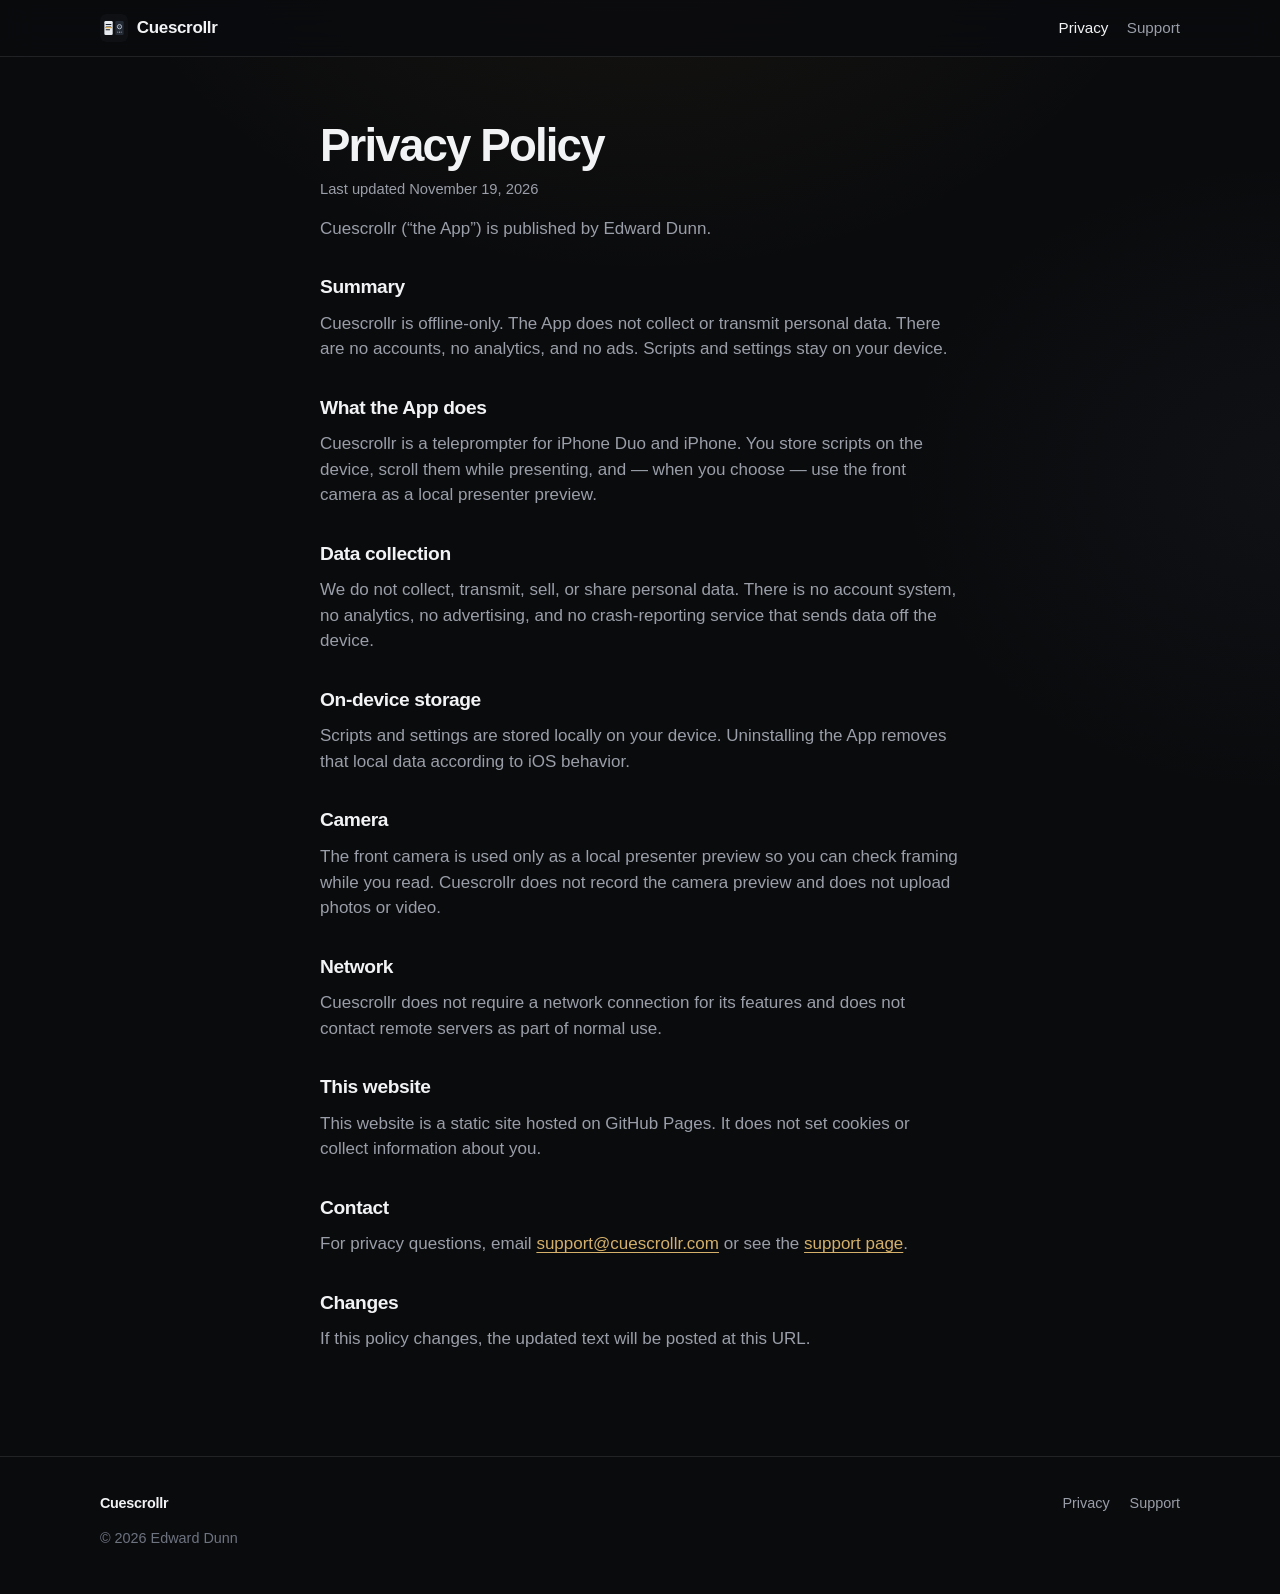
==== privacy.html @ 8143144c "Add outline marketing site for Cuescrollr. Landing, privacy, and support pages for cuescrollr.com. T" ====
<!DOCTYPE html>
<html lang="en">
<head>
  <meta charset="utf-8">
  <meta name="viewport" content="width=device-width, initial-scale=1">
  <title>Privacy Policy — Cuescrollr</title>
  <meta name="description" content="Cuescrollr is offline-only and does not collect or transmit personal data. No accounts, analytics, or ads.">
  <link rel="canonical" href="https://cuescrollr.com/privacy.html">
  <link rel="icon" href="favicon.svg" type="image/svg+xml">
  <link rel="icon" href="favicon-32.png" type="image/png" sizes="32x32">
  <link rel="apple-touch-icon" href="apple-touch-icon.png">
  <meta name="theme-color" content="#0a0b0d">
  <meta property="og:type" content="website">
  <meta property="og:site_name" content="Cuescrollr">
  <meta property="og:title" content="Cuescrollr Privacy Policy">
  <meta property="og:description" content="Cuescrollr is offline-only and does not collect or transmit personal data.">
  <meta property="og:url" content="https://cuescrollr.com/privacy.html">
  <meta name="twitter:card" content="summary">
  <meta name="twitter:title" content="Cuescrollr Privacy Policy">
  <meta name="twitter:description" content="Cuescrollr is offline-only and does not collect or transmit personal data.">
  <link rel="stylesheet" href="styles.css">
</head>
<body>
  <a class="skip" href="#main">Skip to content</a>
  <header class="site-header">
    <div class="wrap nav">
      <a class="brand" href="index.html">
        <img src="favicon.svg" width="28" height="28" alt="">
        Cuescrollr
      </a>
      <nav class="nav-links" aria-label="Primary">
        <a href="privacy.html" aria-current="page">Privacy</a>
        <a href="support.html">Support</a>
      </nav>
    </div>
  </header>

  <main id="main" class="page">
    <article class="wrap prose">
      <h1>Privacy Policy</h1>
      <p class="updated">Last updated November 19, 2026</p>
      <p>Cuescrollr (“the App”) is published by Edward Dunn.</p>

      <h2>Summary</h2>
      <p>Cuescrollr is offline-only. The App does not collect or transmit personal data. There are no accounts, no analytics, and no ads. Scripts and settings stay on your device.</p>

      <h2>What the App does</h2>
      <p>Cuescrollr is a teleprompter for iPhone Duo and iPhone. You store scripts on the device, scroll them while presenting, and — when you choose — use the front camera as a local presenter preview.</p>

      <h2>Data collection</h2>
      <p>We do not collect, transmit, sell, or share personal data. There is no account system, no analytics, no advertising, and no crash-reporting service that sends data off the device.</p>

      <h2>On-device storage</h2>
      <p>Scripts and settings are stored locally on your device. Uninstalling the App removes that local data according to iOS behavior.</p>

      <h2>Camera</h2>
      <p>The front camera is used only as a local presenter preview so you can check framing while you read. Cuescrollr does not record the camera preview and does not upload photos or video.</p>

      <h2>Network</h2>
      <p>Cuescrollr does not require a network connection for its features and does not contact remote servers as part of normal use.</p>

      <h2>This website</h2>
      <p>This website is a static site hosted on GitHub Pages. It does not set cookies or collect information about you.</p>

      <h2>Contact</h2>
      <p>For privacy questions, email <a href="mailto:support@cuescrollr.com">support@cuescrollr.com</a> or see the <a href="support.html">support page</a>.</p>

      <h2>Changes</h2>
      <p>If this policy changes, the updated text will be posted at this URL.</p>
    </article>
  </main>

  <footer class="site-footer">
    <div class="wrap">
      <div class="footer-row">
        <a class="footer-brand" href="index.html">Cuescrollr</a>
        <nav class="footer-links" aria-label="Footer">
          <a href="privacy.html">Privacy</a>
          <a href="support.html">Support</a>
        </nav>
      </div>
      <p class="footer-note">© 2026 Edward Dunn</p>
    </div>
  </footer>
</body>
</html>
---- styles.css ----
/* Cuescrollr — dark, typographic, calm. System fonts only. No trackers. */
:root {
  --bg: #0a0b0d;
  --bg-elevated: #12141a;
  --bg-soft: #161922;
  --text: #f2f3f5;
  --text-secondary: #9a9ea8;
  --text-dim: #6e7380;
  --link: #d4b06a;
  --accent: #d4a850;
  --accent-soft: rgba(212, 168, 80, 0.18);
  --rule: rgba(242, 243, 245, 0.1);
  --rule-strong: rgba(242, 243, 245, 0.16);
  --device: #1a1d24;
  --device-bezel: #050608;
  --script: #e8ecf0;
  --preview: #2a3140;
  --header-bg: color-mix(in srgb, var(--bg) 78%, transparent);
  --content: 1080px;
  --prose: 640px;
  --pad: clamp(1.25rem, 4vw, 2.5rem);
  --ease: cubic-bezier(0.22, 1, 0.36, 1);
}

*,
*::before,
*::after {
  box-sizing: border-box;
}

html {
  -webkit-text-size-adjust: 100%;
  scroll-behavior: smooth;
}

@media (prefers-reduced-motion: reduce) {
  html {
    scroll-behavior: auto;
  }

  *,
  *::before,
  *::after {
    animation-duration: 0.01ms !important;
    animation-iteration-count: 1 !important;
    transition-duration: 0.01ms !important;
  }
}

body {
  margin: 0;
  min-height: 100vh;
  font-family: -apple-system, BlinkMacSystemFont, "SF Pro Text", "SF Pro Display",
    "Segoe UI", "Helvetica Neue", Helvetica, Arial, sans-serif;
  font-size: 17px;
  line-height: 1.5;
  color: var(--text);
  background:
    radial-gradient(ellipse 80% 50% at 50% -10%, rgba(212, 168, 80, 0.07), transparent 55%),
    radial-gradient(ellipse 60% 40% at 100% 30%, rgba(90, 110, 140, 0.06), transparent 50%),
    var(--bg);
  text-rendering: optimizeLegibility;
  -webkit-font-smoothing: antialiased;
}

img {
  max-width: 100%;
  height: auto;
  display: block;
}

a {
  color: var(--link);
  text-decoration-thickness: 1px;
  text-underline-offset: 0.18em;
}

a:hover {
  color: var(--text);
}

a:focus-visible,
.btn-store:focus-visible {
  outline: 2px solid var(--accent);
  outline-offset: 3px;
}

.skip {
  position: absolute;
  left: 0.75rem;
  top: -3rem;
  z-index: 40;
  padding: 0.5rem 0.75rem;
  border-radius: 6px;
  background: var(--text);
  color: var(--bg);
  font-weight: 600;
  text-decoration: none;
}

.skip:focus {
  top: 0.75rem;
}

.wrap {
  width: min(var(--content), calc(100% - var(--pad) * 2));
  margin-inline: auto;
}

/* Header */
.site-header {
  position: sticky;
  top: 0;
  z-index: 30;
  backdrop-filter: saturate(160%) blur(18px);
  -webkit-backdrop-filter: saturate(160%) blur(18px);
  background: var(--header-bg);
  border-bottom: 1px solid var(--rule);
}

.nav {
  display: flex;
  align-items: center;
  justify-content: space-between;
  min-height: 56px;
  gap: 1rem;
}

.brand {
  display: flex;
  align-items: center;
  gap: 0.55rem;
  color: var(--text);
  font-weight: 600;
  letter-spacing: -0.02em;
  text-decoration: none;
}

.brand:hover {
  text-decoration: none;
  color: var(--text);
}

.brand img,
.brand svg {
  width: 28px;
  height: 28px;
  border-radius: 6px;
  flex-shrink: 0;
}

.nav-links {
  display: flex;
  flex-wrap: wrap;
  gap: 0.35rem 1.15rem;
  font-size: 0.95rem;
}

.nav-links a {
  color: var(--text-secondary);
  text-decoration: none;
}

.nav-links a:hover,
.nav-links a[aria-current="page"] {
  color: var(--text);
}

/* Hero */
.hero {
  position: relative;
  padding: clamp(3.5rem, 10vw, 6.5rem) 0 clamp(3rem, 8vw, 5rem);
  overflow: hidden;
}

.hero::before {
  content: "";
  position: absolute;
  inset: 0;
  background:
    linear-gradient(180deg, transparent 60%, var(--bg)),
    radial-gradient(ellipse 70% 55% at 70% 40%, rgba(212, 168, 80, 0.06), transparent 65%);
  pointer-events: none;
}

.hero-grid {
  position: relative;
  display: grid;
  gap: clamp(2.5rem, 6vw, 4rem);
  align-items: center;
}

@media (min-width: 900px) {
  .hero-grid {
    grid-template-columns: minmax(0, 1fr) minmax(0, 1.05fr);
    gap: 3.5rem;
  }
}

.hero-copy {
  max-width: 34rem;
}

.hero-kicker {
  margin: 0 0 1rem;
  color: var(--accent);
  font-size: 0.8rem;
  font-weight: 600;
  letter-spacing: 0.12em;
  text-transform: uppercase;
}

.hero h1 {
  margin: 0 0 0.85rem;
  font-size: clamp(2.75rem, 7vw, 4.25rem);
  font-weight: 650;
  letter-spacing: -0.045em;
  line-height: 1.02;
}

.lede {
  margin: 0 0 1rem;
  font-size: clamp(1.2rem, 2.4vw, 1.45rem);
  font-weight: 450;
  letter-spacing: -0.02em;
  line-height: 1.35;
  color: var(--text);
}

.hero-copy > p:not(.lede):not(.note) {
  margin: 0 0 1.75rem;
  color: var(--text-secondary);
  font-size: 1.05rem;
  max-width: 32em;
}

.cta-row {
  display: flex;
  flex-wrap: wrap;
  align-items: center;
  gap: 1rem 1.25rem;
  margin-bottom: 1rem;
}

.btn-store {
  display: inline-flex;
  flex-direction: column;
  justify-content: center;
  min-width: 10.5rem;
  padding: 0.65rem 1.15rem 0.7rem;
  border: 1px solid var(--rule-strong);
  border-radius: 10px;
  background: color-mix(in srgb, var(--bg-elevated) 80%, transparent);
  color: var(--text);
  text-decoration: none;
  cursor: default;
  opacity: 0.72;
}

.btn-kicker {
  font-size: 0.68rem;
  font-weight: 600;
  letter-spacing: 0.08em;
  text-transform: uppercase;
  color: var(--text-dim);
}

.btn-label {
  font-size: 1.05rem;
  font-weight: 600;
  letter-spacing: -0.02em;
}

.note {
  margin: 0;
  font-size: 0.9rem;
  color: var(--text-dim);
}

/* Dual-screen illustration */
.duo-stage {
  position: relative;
  display: flex;
  justify-content: center;
  align-items: center;
  min-height: 320px;
  padding: 1rem 0;
}

.duo-device {
  position: relative;
  width: min(100%, 440px);
  aspect-ratio: 16 / 10.5;
  padding: 3.2%;
  border-radius: 18px;
  background:
    linear-gradient(145deg, #2a2e38, #12151c 55%, #0c0e12);
  box-shadow:
    0 0 0 1px rgba(255, 255, 255, 0.06),
    0 28px 60px rgba(0, 0, 0, 0.55),
    inset 0 1px 0 rgba(255, 255, 255, 0.08);
}

.duo-hinge {
  position: absolute;
  top: 8%;
  bottom: 8%;
  left: 50%;
  width: 2.5%;
  transform: translateX(-50%);
  border-radius: 2px;
  background: linear-gradient(90deg, #090b0e, #1c2028, #090b0e);
  z-index: 2;
}

.duo-screens {
  display: grid;
  grid-template-columns: 1fr 1fr;
  gap: 2.8%;
  height: 100%;
}

.panel {
  position: relative;
  overflow: hidden;
  border-radius: 8px;
  background: var(--device-bezel);
}

.panel--script {
  background: #0c0d10;
  color: var(--script);
}

.script-scroll {
  position: absolute;
  inset: 12% 10% 12%;
  overflow: hidden;
}

.script-lines {
  display: flex;
  flex-direction: column;
  gap: 0.72em;
  font-size: clamp(0.55rem, 1.6vw, 0.78rem);
  font-weight: 500;
  letter-spacing: -0.01em;
  line-height: 1.35;
  color: rgba(232, 236, 240, 0.88);
  animation: cue-scroll 18s linear infinite;
}

.script-lines span {
  display: block;
}

.script-lines span:nth-child(odd) {
  opacity: 0.55;
}

.guide {
  position: absolute;
  left: 6%;
  right: 6%;
  top: 48%;
  height: 1.5px;
  background: var(--accent);
  box-shadow: 0 0 12px rgba(212, 168, 80, 0.45);
  z-index: 2;
  animation: guide-breathe 3.6s ease-in-out infinite;
}

@keyframes cue-scroll {
  from {
    transform: translateY(8%);
  }
  to {
    transform: translateY(-55%);
  }
}

@keyframes guide-breathe {
  0%,
  100% {
    opacity: 0.75;
  }
  50% {
    opacity: 1;
  }
}

.panel--preview {
  display: flex;
  flex-direction: column;
  background: linear-gradient(180deg, #1a2230 0%, #121820 100%);
}

.preview-frame {
  flex: 1;
  display: flex;
  align-items: center;
  justify-content: center;
  margin: 10% 10% 4%;
  border-radius: 6px;
  background:
    radial-gradient(circle at 50% 42%, rgba(120, 140, 170, 0.22), transparent 55%),
    #0e131a;
  border: 1px solid rgba(255, 255, 255, 0.05);
}

.preview-silhouette {
  width: 34%;
  aspect-ratio: 1;
  border-radius: 50%;
  border: 1.5px solid rgba(180, 190, 205, 0.35);
  background: radial-gradient(circle at 40% 35%, rgba(140, 160, 190, 0.25), transparent 60%);
  position: relative;
}

.preview-silhouette::after {
  content: "";
  position: absolute;
  left: 22%;
  right: 22%;
  bottom: -28%;
  height: 42%;
  border-radius: 40% 40% 20% 20%;
  border: 1.5px solid rgba(180, 190, 205, 0.22);
  border-top: none;
}

.preview-controls {
  display: flex;
  justify-content: center;
  align-items: center;
  gap: 8%;
  padding: 0 10% 10%;
  height: 22%;
}

.ctrl {
  width: 11%;
  aspect-ratio: 1;
  border-radius: 50%;
  background: rgba(255, 255, 255, 0.12);
  border: 1px solid rgba(255, 255, 255, 0.08);
}

.ctrl--accent {
  background: color-mix(in srgb, var(--accent) 55%, transparent);
  border-color: color-mix(in srgb, var(--accent) 40%, transparent);
  box-shadow: 0 0 10px rgba(212, 168, 80, 0.25);
  animation: pulse-play 2.8s ease-in-out infinite;
}

@keyframes pulse-play {
  0%,
  100% {
    box-shadow: 0 0 8px rgba(212, 168, 80, 0.2);
  }
  50% {
    box-shadow: 0 0 16px rgba(212, 168, 80, 0.4);
  }
}

.duo-caption {
  margin: 1.25rem 0 0;
  text-align: center;
  font-size: 0.85rem;
  color: var(--text-dim);
}

/* Sections */
.section {
  padding: clamp(3.5rem, 8vw, 5.5rem) 0;
}

.section-head {
  max-width: 36rem;
  margin-bottom: clamp(2rem, 4vw, 2.75rem);
}

.section-head h2 {
  margin: 0 0 0.6rem;
  font-size: clamp(1.75rem, 3.5vw, 2.35rem);
  font-weight: 650;
  letter-spacing: -0.035em;
  line-height: 1.15;
}

.section-head p {
  margin: 0;
  color: var(--text-secondary);
  font-size: 1.05rem;
}

.modes {
  display: grid;
  gap: 0;
  border-top: 1px solid var(--rule);
}

.mode {
  display: grid;
  gap: 0.75rem 2rem;
  padding: 1.75rem 0;
  border-bottom: 1px solid var(--rule);
}

@media (min-width: 720px) {
  .mode {
    grid-template-columns: 11rem 1fr;
    align-items: baseline;
  }
}

.mode h3 {
  margin: 0;
  font-size: 1.05rem;
  font-weight: 600;
  letter-spacing: -0.02em;
  color: var(--accent);
}

.mode p {
  margin: 0;
  color: var(--text-secondary);
  max-width: 40em;
}

.features {
  list-style: none;
  margin: 0;
  padding: 0;
  display: grid;
  gap: 0;
  border-top: 1px solid var(--rule);
}

@media (min-width: 720px) {
  .features {
    grid-template-columns: 1fr 1fr;
  }

  .features li:nth-child(odd) {
    border-right: 1px solid var(--rule);
  }
}

.features li {
  padding: 1.35rem 1.25rem 1.35rem 0;
  border-bottom: 1px solid var(--rule);
}

@media (min-width: 720px) {
  .features li:nth-child(even) {
    padding-left: 1.5rem;
  }
}

.features strong {
  display: block;
  margin-bottom: 0.3rem;
  font-weight: 600;
  letter-spacing: -0.015em;
  color: var(--text);
}

.features span {
  color: var(--text-secondary);
  font-size: 0.98rem;
}

.band {
  padding: clamp(3rem, 7vw, 4.5rem) 0;
  border-block: 1px solid var(--rule);
  background:
    radial-gradient(ellipse 50% 80% at 0% 50%, var(--accent-soft), transparent 60%),
    var(--bg-elevated);
}

.band-inner {
  max-width: 36rem;
}

.band h2 {
  margin: 0 0 0.75rem;
  font-size: clamp(1.6rem, 3vw, 2rem);
  font-weight: 650;
  letter-spacing: -0.03em;
}

.band p {
  margin: 0;
  color: var(--text-secondary);
  font-size: 1.05rem;
}

.band a {
  color: var(--link);
}

.cta {
  padding: clamp(3.5rem, 8vw, 5.5rem) 0;
  text-align: center;
}

.cta-inner {
  max-width: 30rem;
  margin-inline: auto;
}

.cta h2 {
  margin: 0 0 0.75rem;
  font-size: clamp(1.75rem, 3.5vw, 2.35rem);
  font-weight: 650;
  letter-spacing: -0.035em;
}

.cta p {
  margin: 0 0 1.5rem;
  color: var(--text-secondary);
}

.cta .btn-store {
  margin-inline: auto;
}

/* Interior pages */
.page {
  padding: clamp(2.5rem, 6vw, 4rem) 0 clamp(4rem, 8vw, 5.5rem);
}

.prose {
  width: min(var(--prose), 100%);
}

.prose h1 {
  margin: 0 0 0.4rem;
  font-size: clamp(2.1rem, 5vw, 2.85rem);
  font-weight: 650;
  letter-spacing: -0.04em;
  line-height: 1.1;
}

.updated {
  margin: 0 0 2rem;
  color: var(--text-dim);
  font-size: 0.92rem;
}

.prose h2 {
  margin: 2rem 0 0.55rem;
  font-size: 1.2rem;
  font-weight: 650;
  letter-spacing: -0.02em;
}

.prose p,
.prose li {
  color: var(--text-secondary);
}

.prose p {
  margin: 0 0 1rem;
}

.prose ul {
  margin: 0 0 1rem;
  padding-left: 1.15rem;
}

.prose li + li {
  margin-top: 0.4rem;
}

.faq {
  margin: 0.5rem 0 1.5rem;
}

.faq details {
  border-top: 1px solid var(--rule);
  padding: 1rem 0;
}

.faq details:last-child {
  border-bottom: 1px solid var(--rule);
}

.faq summary {
  cursor: pointer;
  font-weight: 600;
  letter-spacing: -0.015em;
  list-style: none;
  color: var(--text);
}

.faq summary::-webkit-details-marker {
  display: none;
}

.faq summary::after {
  content: "";
  float: right;
  width: 0.5rem;
  height: 0.5rem;
  margin-top: 0.4rem;
  border-right: 1.5px solid var(--text-dim);
  border-bottom: 1.5px solid var(--text-dim);
  transform: rotate(45deg);
}

.faq details[open] summary::after {
  transform: rotate(225deg);
  margin-top: 0.55rem;
}

.faq details p {
  margin: 0.75rem 0 0.15rem;
}

/* Footer */
.site-footer {
  border-top: 1px solid var(--rule);
  padding: 2.25rem 0 2.75rem;
  font-size: 0.9rem;
  color: var(--text-dim);
}

.footer-row {
  display: flex;
  flex-wrap: wrap;
  align-items: center;
  justify-content: space-between;
  gap: 0.75rem 1.5rem;
  margin-bottom: 0.85rem;
}

.footer-brand {
  color: var(--text);
  font-weight: 600;
  letter-spacing: -0.02em;
  text-decoration: none;
}

.footer-brand:hover {
  color: var(--text);
  text-decoration: none;
}

.footer-links {
  display: flex;
  flex-wrap: wrap;
  gap: 0.85rem 1.25rem;
}

.footer-links a {
  color: var(--text-secondary);
  text-decoration: none;
}

.footer-links a:hover {
  color: var(--text);
}

.footer-note {
  margin: 0;
}
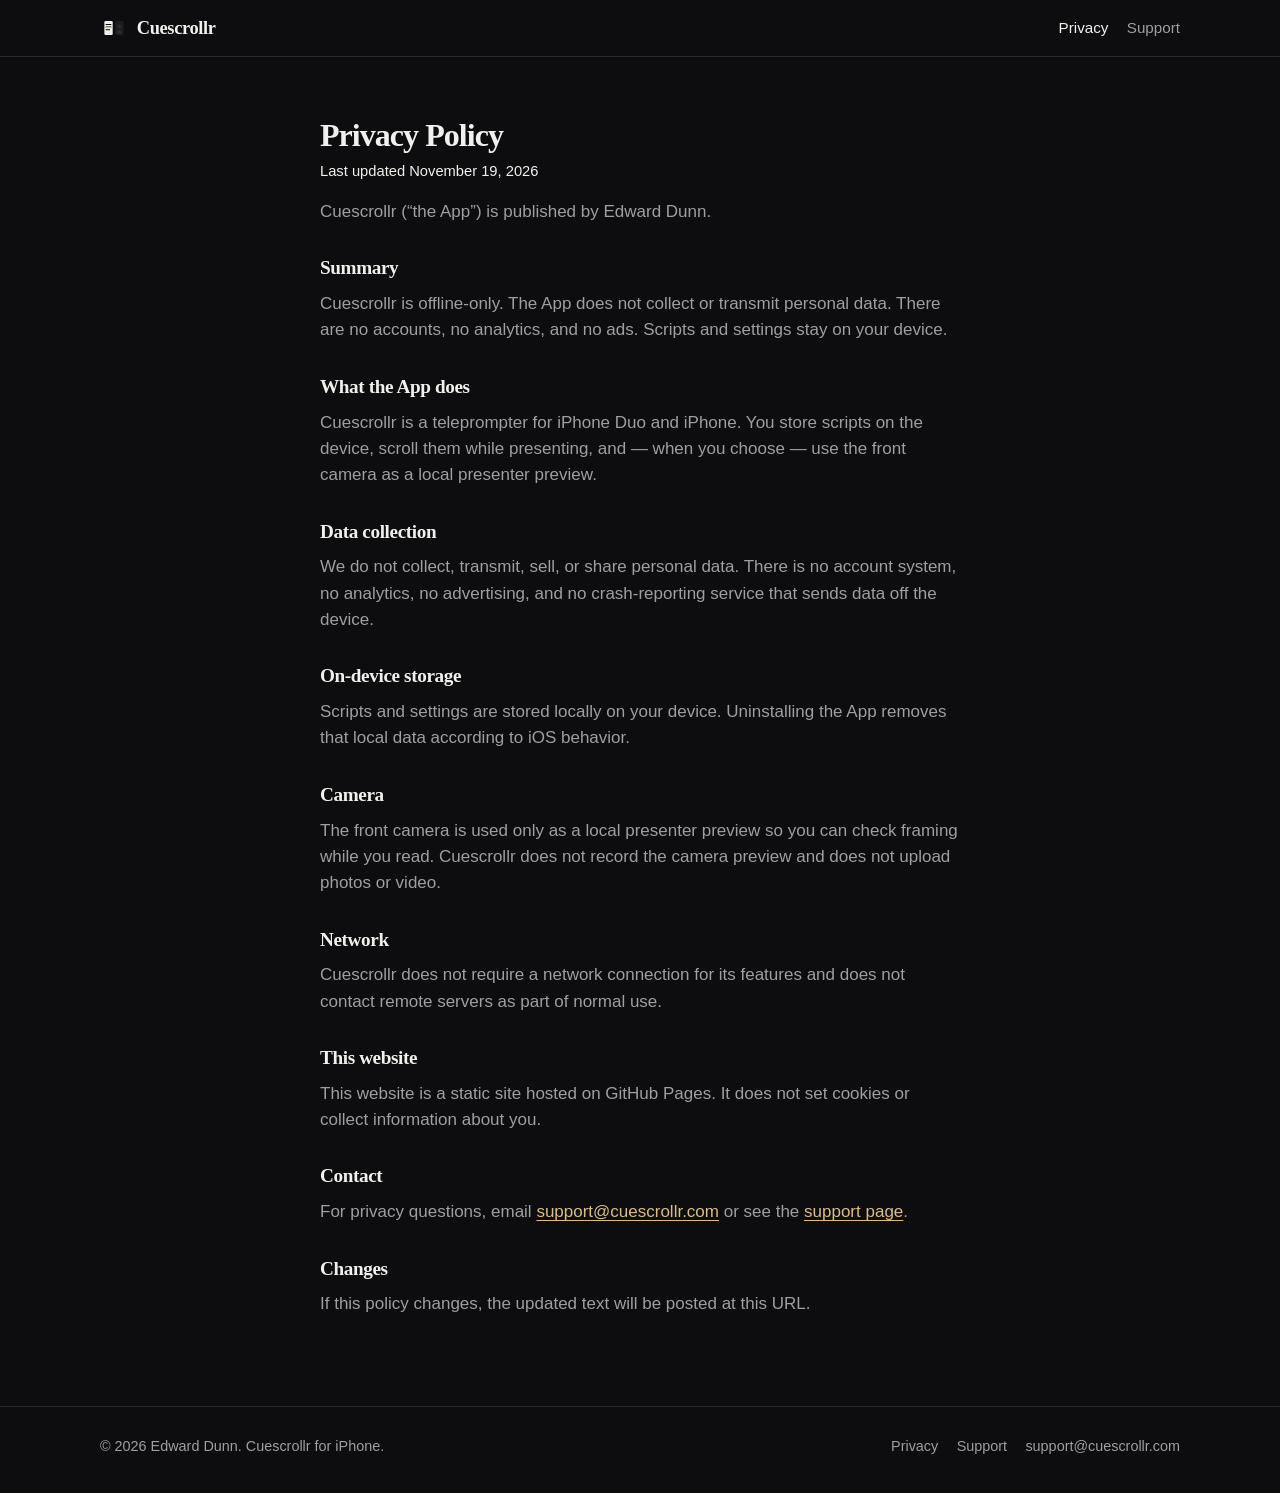
==== commit da942d35: "Redesign the marketing site for the actual Cuescrollr app. Replace the generic dark landing page wit" ====
--- a/privacy.html
+++ b/privacy.html
@@ -5,16 +5,16 @@
   <meta name="viewport" content="width=device-width, initial-scale=1">
   <title>Privacy Policy — Cuescrollr</title>
   <meta name="description" content="Cuescrollr is offline-only and does not collect or transmit personal data. No accounts, analytics, or ads.">
-  <link rel="canonical" href="https://cuescrollr.com/privacy.html">
+  <link rel="canonical" href="https://erdtheturd.github.io/cuescrollr/privacy.html">
   <link rel="icon" href="favicon.svg" type="image/svg+xml">
   <link rel="icon" href="favicon-32.png" type="image/png" sizes="32x32">
   <link rel="apple-touch-icon" href="apple-touch-icon.png">
-  <meta name="theme-color" content="#0a0b0d">
+  <meta name="theme-color" content="#0D0D0F">
   <meta property="og:type" content="website">
   <meta property="og:site_name" content="Cuescrollr">
   <meta property="og:title" content="Cuescrollr Privacy Policy">
   <meta property="og:description" content="Cuescrollr is offline-only and does not collect or transmit personal data.">
-  <meta property="og:url" content="https://cuescrollr.com/privacy.html">
+  <meta property="og:url" content="https://erdtheturd.github.io/cuescrollr/privacy.html">
   <meta name="twitter:card" content="summary">
   <meta name="twitter:title" content="Cuescrollr Privacy Policy">
   <meta name="twitter:description" content="Cuescrollr is offline-only and does not collect or transmit personal data.">
@@ -24,7 +24,7 @@
   <a class="skip" href="#main">Skip to content</a>
   <header class="site-header">
     <div class="wrap nav">
-      <a class="brand" href="index.html">
+      <a class="brand" href="./">
         <img src="favicon.svg" width="28" height="28" alt="">
         Cuescrollr
       </a>
@@ -71,15 +71,13 @@
   </main>
 
   <footer class="site-footer">
-    <div class="wrap">
-      <div class="footer-row">
-        <a class="footer-brand" href="index.html">Cuescrollr</a>
-        <nav class="footer-links" aria-label="Footer">
-          <a href="privacy.html">Privacy</a>
-          <a href="support.html">Support</a>
-        </nav>
+    <div class="wrap footer-inner">
+      <p>&copy; 2026 Edward Dunn. Cuescrollr for iPhone.</p>
+      <div class="footer-links">
+        <a href="privacy.html">Privacy</a>
+        <a href="support.html">Support</a>
+        <a href="mailto:support@cuescrollr.com">support@cuescrollr.com</a>
       </div>
-      <p class="footer-note">© 2026 Edward Dunn</p>
     </div>
   </footer>
 </body>
--- a/styles.css
+++ b/styles.css
@@ -1,25 +1,23 @@
-/* Cuescrollr — dark, typographic, calm. System fonts only. No trackers. */
+/* Cuescrollr marketing site — studio teleprompter, flat, typographic. System fonts only. */
+
 :root {
-  --bg: #0a0b0d;
-  --bg-elevated: #12141a;
-  --bg-soft: #161922;
-  --text: #f2f3f5;
-  --text-secondary: #9a9ea8;
-  --text-dim: #6e7380;
-  --link: #d4b06a;
-  --accent: #d4a850;
-  --accent-soft: rgba(212, 168, 80, 0.18);
-  --rule: rgba(242, 243, 245, 0.1);
-  --rule-strong: rgba(242, 243, 245, 0.16);
-  --device: #1a1d24;
-  --device-bezel: #050608;
-  --script: #e8ecf0;
-  --preview: #2a3140;
-  --header-bg: color-mix(in srgb, var(--bg) 78%, transparent);
-  --content: 1080px;
-  --prose: 640px;
+  --bg: #0d0d0f;
+  --elevated: #1c1c1f;
+  --text: #f0f0ed;
+  --muted: #9e9ea3;
+  --guide: #ebba61;
+  --guide-soft: rgba(235, 186, 97, 0.85);
+  --accent: #dbbd85;
+  --accent-ink: #14120c;
+  --rule: rgba(240, 240, 237, 0.12);
+  --bezel: #050506;
+  --preview-room: #1a1a1e;
+  --preview-figure: #2a2a30;
+  --display: "New York", Palatino, "Palatino Linotype", "Times New Roman", serif;
+  --ui: -apple-system, BlinkMacSystemFont, "SF Pro Text", "Segoe UI", Helvetica, Arial, sans-serif;
+  --max: 1080px;
   --pad: clamp(1.25rem, 4vw, 2.5rem);
-  --ease: cubic-bezier(0.22, 1, 0.36, 1);
+  --theme-color: #0d0d0f;
 }
 
 *,
@@ -41,38 +39,31 @@
   *,
   *::before,
   *::after {
-    animation-duration: 0.01ms !important;
-    animation-iteration-count: 1 !important;
-    transition-duration: 0.01ms !important;
+    animation: none !important;
+    transition: none !important;
   }
 }
 
 body {
   margin: 0;
   min-height: 100vh;
-  font-family: -apple-system, BlinkMacSystemFont, "SF Pro Text", "SF Pro Display",
-    "Segoe UI", "Helvetica Neue", Helvetica, Arial, sans-serif;
-  font-size: 17px;
-  line-height: 1.5;
   color: var(--text);
-  background:
-    radial-gradient(ellipse 80% 50% at 50% -10%, rgba(212, 168, 80, 0.07), transparent 55%),
-    radial-gradient(ellipse 60% 40% at 100% 30%, rgba(90, 110, 140, 0.06), transparent 50%),
-    var(--bg);
+  background: var(--bg);
+  font: 17px/1.55 var(--ui);
+  -webkit-font-smoothing: antialiased;
   text-rendering: optimizeLegibility;
-  -webkit-font-smoothing: antialiased;
-}
-
-img {
+}
+
+img,
+svg {
   max-width: 100%;
   height: auto;
-  display: block;
+  vertical-align: middle;
 }
 
 a {
-  color: var(--link);
-  text-decoration-thickness: 1px;
-  text-underline-offset: 0.18em;
+  color: var(--accent);
+  text-underline-offset: 0.16em;
 }
 
 a:hover {
@@ -80,84 +71,95 @@
 }
 
 a:focus-visible,
-.btn-store:focus-visible {
+.brand:focus-visible,
+.nav-links a:focus-visible {
   outline: 2px solid var(--accent);
   outline-offset: 3px;
+  border-radius: 3px;
 }
 
 .skip {
   position: absolute;
-  left: 0.75rem;
-  top: -3rem;
-  z-index: 40;
-  padding: 0.5rem 0.75rem;
-  border-radius: 6px;
+  left: -9999px;
+  top: 0;
+}
+
+.skip:focus {
+  left: var(--pad);
+  top: 0.75rem;
+  z-index: 100;
   background: var(--text);
   color: var(--bg);
-  font-weight: 600;
+  padding: 0.5rem 0.75rem;
   text-decoration: none;
-}
-
-.skip:focus {
-  top: 0.75rem;
+  font-weight: 600;
+}
+
+.visually-hidden {
+  position: absolute;
+  width: 1px;
+  height: 1px;
+  padding: 0;
+  margin: -1px;
+  overflow: hidden;
+  clip: rect(0, 0, 0, 0);
+  white-space: nowrap;
+  border: 0;
 }
 
 .wrap {
-  width: min(var(--content), calc(100% - var(--pad) * 2));
+  width: min(100% - 2 * var(--pad), var(--max));
   margin-inline: auto;
 }
 
 /* Header */
+
 .site-header {
-  position: sticky;
-  top: 0;
-  z-index: 30;
-  backdrop-filter: saturate(160%) blur(18px);
-  -webkit-backdrop-filter: saturate(160%) blur(18px);
-  background: var(--header-bg);
   border-bottom: 1px solid var(--rule);
+  background: var(--bg);
 }
 
 .nav {
   display: flex;
   align-items: center;
   justify-content: space-between;
-  min-height: 56px;
   gap: 1rem;
+  min-height: 3.5rem;
+  padding-block: 0.35rem;
 }
 
 .brand {
-  display: flex;
+  display: inline-flex;
   align-items: center;
   gap: 0.55rem;
   color: var(--text);
-  font-weight: 600;
+  text-decoration: none;
+  font-family: var(--display);
+  font-weight: 600;
+  font-size: 1.15rem;
   letter-spacing: -0.02em;
-  text-decoration: none;
 }
 
 .brand:hover {
-  text-decoration: none;
   color: var(--text);
 }
 
-.brand img,
-.brand svg {
-  width: 28px;
-  height: 28px;
-  border-radius: 6px;
-  flex-shrink: 0;
+.brand img {
+  width: 1.75rem;
+  height: 1.75rem;
+  border-radius: 0.4rem;
+  flex: none;
 }
 
 .nav-links {
   display: flex;
   flex-wrap: wrap;
-  gap: 0.35rem 1.15rem;
+  gap: 0.85rem 1.15rem;
   font-size: 0.95rem;
 }
 
 .nav-links a {
-  color: var(--text-secondary);
+  color: var(--muted);
   text-decoration: none;
 }
 
@@ -167,94 +169,90 @@
 }
 
 /* Hero */
+
 .hero {
-  position: relative;
-  padding: clamp(3.5rem, 10vw, 6.5rem) 0 clamp(3rem, 8vw, 5rem);
-  overflow: hidden;
-}
-
-.hero::before {
+  padding: clamp(2.75rem, 8vw, 5rem) 0 clamp(3rem, 7vw, 4.5rem);
+}
+
+.hero-grid {
+  display: grid;
+  gap: clamp(2.25rem, 5vw, 3.5rem);
+  align-items: center;
+}
+
+@media (min-width: 920px) {
+  .hero-grid {
+    grid-template-columns: minmax(0, 0.95fr) minmax(0, 1.15fr);
+  }
+}
+
+.kicker {
+  margin: 0 0 0.9rem;
+  color: var(--accent);
+  font-size: 0.78rem;
+  font-weight: 600;
+  letter-spacing: 0.1em;
+  text-transform: uppercase;
+}
+
+.hero h1 {
+  margin: 0 0 1.1rem;
+  font-family: var(--display);
+  font-size: clamp(2.15rem, 5.6vw, 3.4rem);
+  font-weight: 600;
+  letter-spacing: -0.03em;
+  line-height: 1.08;
+  max-width: 22ch;
+}
+
+.cue-rule {
+  display: flex;
+  align-items: center;
+  width: min(16rem, 100%);
+  margin: 0 0 1.35rem;
+  height: 8px;
+}
+
+.cue-rule::before,
+.cue-rule::after {
   content: "";
-  position: absolute;
-  inset: 0;
-  background:
-    linear-gradient(180deg, transparent 60%, var(--bg)),
-    radial-gradient(ellipse 70% 55% at 70% 40%, rgba(212, 168, 80, 0.06), transparent 65%);
-  pointer-events: none;
-}
-
-.hero-grid {
-  position: relative;
-  display: grid;
-  gap: clamp(2.5rem, 6vw, 4rem);
-  align-items: center;
-}
-
-@media (min-width: 900px) {
-  .hero-grid {
-    grid-template-columns: minmax(0, 1fr) minmax(0, 1.05fr);
-    gap: 3.5rem;
-  }
-}
-
-.hero-copy {
-  max-width: 34rem;
-}
-
-.hero-kicker {
-  margin: 0 0 1rem;
-  color: var(--accent);
-  font-size: 0.8rem;
-  font-weight: 600;
-  letter-spacing: 0.12em;
-  text-transform: uppercase;
-}
-
-.hero h1 {
+  width: 8px;
+  height: 8px;
+  border-radius: 50%;
+  background: var(--guide-soft);
+  flex: none;
+}
+
+.cue-line {
+  flex: 1;
+  height: 2px;
+  margin: 0 2px;
+  background: var(--guide-soft);
+}
+
+.lede {
+  margin: 0 0 1.4rem;
+  color: var(--muted);
+  font-size: 1.05rem;
+  max-width: 40ch;
+}
+
+.store {
   margin: 0 0 0.85rem;
-  font-size: clamp(2.75rem, 7vw, 4.25rem);
-  font-weight: 650;
-  letter-spacing: -0.045em;
-  line-height: 1.02;
-}
-
-.lede {
-  margin: 0 0 1rem;
-  font-size: clamp(1.2rem, 2.4vw, 1.45rem);
-  font-weight: 450;
-  letter-spacing: -0.02em;
-  line-height: 1.35;
-  color: var(--text);
-}
-
-.hero-copy > p:not(.lede):not(.note) {
-  margin: 0 0 1.75rem;
-  color: var(--text-secondary);
-  font-size: 1.05rem;
-  max-width: 32em;
-}
-
-.cta-row {
-  display: flex;
-  flex-wrap: wrap;
-  align-items: center;
-  gap: 1rem 1.25rem;
-  margin-bottom: 1rem;
-}
-
-.btn-store {
+}
+
+.btn-soon {
   display: inline-flex;
   flex-direction: column;
-  justify-content: center;
-  min-width: 10.5rem;
-  padding: 0.65rem 1.15rem 0.7rem;
-  border: 1px solid var(--rule-strong);
-  border-radius: 10px;
-  background: color-mix(in srgb, var(--bg-elevated) 80%, transparent);
-  color: var(--text);
-  text-decoration: none;
+  align-items: flex-start;
+  gap: 0.05rem;
+  padding: 0.65rem 1.05rem 0.7rem;
+  background: var(--accent);
+  color: var(--accent-ink);
+  border-radius: 0.55rem;
+  line-height: 1.15;
   cursor: default;
-  opacity: 0.72;
+  user-select: none;
 }
 
 .btn-kicker {
@@ -262,435 +260,738 @@
   font-weight: 600;
   letter-spacing: 0.08em;
   text-transform: uppercase;
-  color: var(--text-dim);
+  opacity: 0.75;
 }
 
 .btn-label {
-  font-size: 1.05rem;
-  font-weight: 600;
-  letter-spacing: -0.02em;
+  font-size: 1rem;
+  font-weight: 650;
+  letter-spacing: -0.01em;
 }
 
 .note {
   margin: 0;
-  font-size: 0.9rem;
-  color: var(--text-dim);
-}
-
-/* Dual-screen illustration */
-.duo-stage {
-  position: relative;
-  display: flex;
-  justify-content: center;
-  align-items: center;
-  min-height: 320px;
-  padding: 1rem 0;
-}
-
-.duo-device {
-  position: relative;
-  width: min(100%, 440px);
-  aspect-ratio: 16 / 10.5;
-  padding: 3.2%;
-  border-radius: 18px;
-  background:
-    linear-gradient(145deg, #2a2e38, #12151c 55%, #0c0e12);
-  box-shadow:
-    0 0 0 1px rgba(255, 255, 255, 0.06),
-    0 28px 60px rgba(0, 0, 0, 0.55),
-    inset 0 1px 0 rgba(255, 255, 255, 0.08);
-}
-
-.duo-hinge {
-  position: absolute;
-  top: 8%;
-  bottom: 8%;
-  left: 50%;
-  width: 2.5%;
-  transform: translateX(-50%);
-  border-radius: 2px;
-  background: linear-gradient(90deg, #090b0e, #1c2028, #090b0e);
-  z-index: 2;
-}
-
-.duo-screens {
-  display: grid;
-  grid-template-columns: 1fr 1fr;
-  gap: 2.8%;
-  height: 100%;
-}
-
-.panel {
+  color: var(--muted);
+  font-size: 0.92rem;
+}
+
+/* Shared phone chrome */
+
+.phone {
+  flex: none;
+}
+
+.bezel {
+  background: var(--bezel);
+  border-radius: 1.35rem;
+  padding: 0.42rem;
+  box-shadow: 0 0 0 1px rgba(240, 240, 237, 0.06);
+}
+
+.screen {
   position: relative;
   overflow: hidden;
-  border-radius: 8px;
-  background: var(--device-bezel);
-}
-
-.panel--script {
-  background: #0c0d10;
-  color: var(--script);
+  border-radius: 1rem;
+  background: var(--bg);
+}
+
+/* Duo mockup */
+
+.duo-figure,
+.single-figure,
+.library-figure {
+  margin: 0;
+}
+
+.duo-device {
+  display: flex;
+  align-items: stretch;
+  justify-content: center;
+  gap: 0;
+}
+
+.duo-device .phone {
+  width: min(46%, 230px);
+  flex: 1 1 0;
+  max-width: 230px;
+}
+
+.hinge {
+  width: 0.45rem;
+  margin: 7% 0;
+  background: #1a1a1e;
+  border-inline: 1px solid #3a3a40;
+  border-radius: 2px;
+  flex: none;
+}
+
+.script-screen,
+.library-screen {
+  min-height: 28rem;
+}
+
+.camera-screen,
+.stacked-screen {
+  min-height: 28rem;
+}
+
+.screen-title {
+  margin: 0;
+  padding: 0.55rem 0.7rem 0.35rem;
+  text-align: center;
+  font-size: 0.68rem;
+  font-weight: 600;
+  letter-spacing: -0.01em;
+  color: var(--text);
+}
+
+.script-stage {
+  position: relative;
+  height: 24.5rem;
+  overflow: hidden;
 }
 
 .script-scroll {
-  position: absolute;
-  inset: 12% 10% 12%;
-  overflow: hidden;
-}
-
-.script-lines {
-  display: flex;
-  flex-direction: column;
-  gap: 0.72em;
-  font-size: clamp(0.55rem, 1.6vw, 0.78rem);
+  padding: 4.5rem 1rem 6rem;
+  animation: cue-scroll 32s linear infinite;
+}
+
+.script-scroll p {
+  margin: 0 0 1.15em;
+  font-family: var(--display);
+  font-size: 1.05rem;
   font-weight: 500;
-  letter-spacing: -0.01em;
   line-height: 1.35;
-  color: rgba(232, 236, 240, 0.88);
-  animation: cue-scroll 18s linear infinite;
-}
-
-.script-lines span {
-  display: block;
-}
-
-.script-lines span:nth-child(odd) {
-  opacity: 0.55;
-}
-
-.guide {
-  position: absolute;
-  left: 6%;
-  right: 6%;
-  top: 48%;
-  height: 1.5px;
-  background: var(--accent);
-  box-shadow: 0 0 12px rgba(212, 168, 80, 0.45);
-  z-index: 2;
-  animation: guide-breathe 3.6s ease-in-out infinite;
+  letter-spacing: -0.015em;
+  color: var(--text);
+}
+
+.script-scroll-static {
+  animation: none;
+  padding-top: 2.4rem;
 }
 
 @keyframes cue-scroll {
   from {
-    transform: translateY(8%);
+    transform: translateY(0);
   }
   to {
-    transform: translateY(-55%);
-  }
-}
-
-@keyframes guide-breathe {
-  0%,
-  100% {
-    opacity: 0.75;
-  }
-  50% {
-    opacity: 1;
-  }
-}
-
-.panel--preview {
+    transform: translateY(-42%);
+  }
+}
+
+.guide {
+  position: absolute;
+  left: 0.55rem;
+  right: 0.55rem;
+  top: 46%;
+  display: flex;
+  align-items: center;
+  pointer-events: none;
+}
+
+.guide-line {
+  flex: 1;
+  height: 2px;
+  background: var(--guide-soft);
+}
+
+.guide-dot {
+  width: 8px;
+  height: 8px;
+  border-radius: 50%;
+  background: var(--guide-soft);
+  flex: none;
+}
+
+.guide-dot:first-child {
+  margin-right: 2px;
+}
+
+.guide-dot:last-child {
+  margin-left: 2px;
+}
+
+/* Camera preview */
+
+.camera-screen {
+  background: #111114;
+}
+
+.preview {
+  position: absolute;
+  inset: 0;
+  background: #26262c;
+}
+
+.preview-room {
+  display: none;
+}
+
+.silhouette {
+  position: absolute;
+  left: 50%;
+  top: 14%;
+  width: 54%;
+  height: 52%;
+  transform: translateX(-50%);
+}
+
+.camera-screen .silhouette {
+  height: 40%;
+}
+
+.stacked-screen .silhouette {
+  top: 16%;
+  height: 78%;
+}
+
+.silhouette::before,
+.silhouette::after {
+  content: "";
+  position: absolute;
+  left: 50%;
+  background: #4c4c56;
+}
+
+.silhouette::before {
+  width: 32%;
+  padding-bottom: 32%;
+  top: 0;
+  border-radius: 50%;
+  transform: translateX(-50%);
+}
+
+.silhouette::after {
+  width: 86%;
+  height: 78%;
+  top: 26%;
+  border-radius: 50%;
+  transform: translateX(-50%);
+}
+
+.preview-tag {
+  position: absolute;
+  top: 0.7rem;
+  left: 0;
+  right: 0;
+  margin: 0;
+  text-align: center;
+  font-size: 0.62rem;
+  letter-spacing: 0.06em;
+  text-transform: uppercase;
+  color: rgba(240, 240, 237, 0.55);
+}
+
+.controls-card {
+  position: absolute;
+  left: 0.55rem;
+  right: 0.55rem;
+  bottom: 0.55rem;
+  background: var(--elevated);
+  border-radius: 14px;
+  padding: 0.65rem 0.7rem 0.7rem;
+  color: var(--text);
+}
+
+.controls-heading {
+  margin: 0 0 0.45rem;
+  font-size: 0.72rem;
+  font-weight: 650;
+}
+
+.play-btn {
+  display: flex;
+  align-items: center;
+  justify-content: center;
+  margin: 0 0 0.55rem;
+  padding: 0.38rem 0.4rem;
+  background: var(--accent);
+  color: var(--accent-ink);
+  border-radius: 0.45rem;
+  font-size: 0.72rem;
+  font-weight: 650;
+}
+
+.control-row {
+  display: flex;
+  justify-content: space-between;
+  gap: 0.4rem;
+  font-size: 0.62rem;
+  font-weight: 600;
+  margin-bottom: 0.2rem;
+}
+
+.control-value {
+  color: var(--muted);
+  font-variant-numeric: tabular-nums;
+}
+
+.slider {
+  --fill: 50%;
+  height: 0.7rem;
+  margin: 0 0 0.45rem;
+  display: flex;
+  align-items: center;
+}
+
+.slider-track {
+  position: relative;
+  display: block;
+  width: 100%;
+  height: 3px;
+  background: rgba(240, 240, 237, 0.16);
+  border-radius: 99px;
+}
+
+.slider-track::before {
+  content: "";
+  position: absolute;
+  left: 0;
+  top: 0;
+  height: 100%;
+  width: var(--fill);
+  background: var(--accent);
+  border-radius: inherit;
+}
+
+.slider-track::after {
+  content: "";
+  position: absolute;
+  top: 50%;
+  left: var(--fill);
+  width: 9px;
+  height: 9px;
+  background: #fff;
+  border-radius: 50%;
+  transform: translate(-50%, -50%);
+  box-shadow: 0 0 0 1px rgba(0, 0, 0, 0.25);
+}
+
+.mirror-row {
+  display: flex;
+  align-items: center;
+  justify-content: space-between;
+  font-size: 0.62rem;
+  font-weight: 600;
+  margin-top: 0.15rem;
+}
+
+.toggle {
+  width: 1.55rem;
+  height: 0.92rem;
+  background: #3a3a40;
+  border-radius: 99px;
+  position: relative;
+}
+
+.toggle::after {
+  content: "";
+  position: absolute;
+  top: 2px;
+  left: 2px;
+  width: 0.68rem;
+  height: 0.68rem;
+  background: #d8d8dc;
+  border-radius: 50%;
+}
+
+figcaption {
+  margin: 0.85rem 0 0;
+  text-align: center;
+  font-size: 0.88rem;
+  color: var(--muted);
+}
+
+/* Single iPhone */
+
+.single-section {
+  padding: 0 0 clamp(3rem, 7vw, 4.5rem);
+}
+
+.single-grid {
+  display: grid;
+  gap: clamp(2rem, 5vw, 3.25rem);
+  align-items: center;
+}
+
+@media (min-width: 820px) {
+  .single-grid {
+    grid-template-columns: minmax(0, 1.15fr) minmax(0, 0.7fr);
+  }
+}
+
+.single-copy h2,
+.features-head h2,
+.page h1 {
+  margin: 0 0 0.55rem;
+  font-family: var(--display);
+  font-size: clamp(1.55rem, 3.2vw, 2rem);
+  font-weight: 600;
+  letter-spacing: -0.03em;
+  line-height: 1.15;
+}
+
+.single-copy p {
+  margin: 0;
+  color: var(--muted);
+  max-width: 44ch;
+}
+
+.single-figure,
+.library-figure {
   display: flex;
   flex-direction: column;
-  background: linear-gradient(180deg, #1a2230 0%, #121820 100%);
-}
-
-.preview-frame {
-  flex: 1;
+  align-items: center;
+}
+
+.phone-solo {
+  width: min(100%, 230px);
+}
+
+.stacked-screen {
+  background: #111114;
+}
+
+.preview-fill {
+  position: absolute;
+  inset: 0;
+}
+
+.screen-title-overlay {
+  position: absolute;
+  top: 0;
+  left: 0;
+  right: 0;
+  z-index: 2;
+  padding-top: 0.7rem;
+  text-shadow: 0 1px 4px rgba(0, 0, 0, 0.6);
+}
+
+.script-overlay {
+  position: absolute;
+  inset: 2.15rem 12px 5.2rem;
+  background: rgba(0, 0, 0, 0.28);
+  border-radius: 18px;
+  overflow: hidden;
+  z-index: 1;
+}
+
+.script-stage-inset {
+  height: 100%;
+}
+
+.script-overlay .script-scroll p {
+  font-size: 0.98rem;
+}
+
+.play-disc {
+  position: absolute;
+  left: 50%;
+  bottom: 1.1rem;
+  z-index: 2;
+  width: 3.15rem;
+  height: 3.15rem;
+  margin-left: -1.575rem;
+  background: rgba(0, 0, 0, 0.35);
+  border-radius: 50%;
   display: flex;
   align-items: center;
   justify-content: center;
-  margin: 10% 10% 4%;
-  border-radius: 6px;
-  background:
-    radial-gradient(circle at 50% 42%, rgba(120, 140, 170, 0.22), transparent 55%),
-    #0e131a;
-  border: 1px solid rgba(255, 255, 255, 0.05);
-}
-
-.preview-silhouette {
-  width: 34%;
-  aspect-ratio: 1;
+}
+
+.play-icon {
+  width: 0;
+  height: 0;
+  margin-left: 3px;
+  border-style: solid;
+  border-width: 0.45rem 0 0.45rem 0.75rem;
+  border-color: transparent transparent transparent var(--text);
+}
+
+/* Features + library */
+
+.features {
+  padding: 0 0 clamp(3rem, 7vw, 4.75rem);
+}
+
+.features-grid {
+  display: grid;
+  gap: clamp(2.25rem, 5vw, 3.5rem);
+  align-items: start;
+}
+
+@media (min-width: 880px) {
+  .features-grid {
+    grid-template-columns: minmax(0, 1.2fr) minmax(0, 0.7fr);
+  }
+}
+
+.features-head {
+  margin: 0 0 1.35rem;
+}
+
+.features-head p {
+  margin: 0;
+  color: var(--muted);
+}
+
+.feature-list {
+  list-style: none;
+  margin: 0;
+  padding: 0;
+  border-top: 1px solid var(--rule);
+}
+
+.feature-list li {
+  padding: 1.1rem 0;
+  border-bottom: 1px solid var(--rule);
+  display: grid;
+  gap: 0.25rem 1.5rem;
+}
+
+@media (min-width: 640px) {
+  .feature-list li {
+    grid-template-columns: 9.5rem 1fr;
+    align-items: baseline;
+  }
+}
+
+.feature-list h3 {
+  margin: 0;
+  font-size: 1rem;
+  font-weight: 650;
+  letter-spacing: -0.01em;
+}
+
+.feature-list p {
+  margin: 0;
+  color: var(--muted);
+  font-size: 0.98rem;
+  max-width: 48ch;
+}
+
+.library-screen {
+  background: var(--bg);
+  min-height: 28rem;
+  padding: 0.55rem 0.7rem 1rem;
+}
+
+.lib-bar {
+  display: flex;
+  align-items: center;
+  justify-content: space-between;
+  margin: 0.15rem 0 0.65rem;
+}
+
+.lib-wordmark {
+  margin: 0 0 0.85rem 0.05rem;
+  font-family: var(--display);
+  font-weight: 600;
+  font-size: 1.45rem;
+  letter-spacing: -0.03em;
+  line-height: 1.1;
+}
+
+.lib-icon {
+  width: 1rem;
+  height: 1rem;
+  position: relative;
+  color: var(--accent);
+}
+
+.lib-icon.info {
+  border: 1.5px solid var(--accent);
   border-radius: 50%;
-  border: 1.5px solid rgba(180, 190, 205, 0.35);
-  background: radial-gradient(circle at 40% 35%, rgba(140, 160, 190, 0.25), transparent 60%);
+}
+
+.lib-icon.info::after {
+  content: "i";
+  position: absolute;
+  inset: 0;
+  display: flex;
+  align-items: center;
+  justify-content: center;
+  font-size: 0.62rem;
+  font-weight: 700;
+  font-style: italic;
+  font-family: var(--display);
+}
+
+.lib-icon.plus::before,
+.lib-icon.plus::after {
+  content: "";
+  position: absolute;
+  background: var(--accent);
+  left: 50%;
+  top: 50%;
+}
+
+.lib-icon.plus::before {
+  width: 10px;
+  height: 1.5px;
+  transform: translate(-50%, -50%);
+}
+
+.lib-icon.plus::after {
+  width: 1.5px;
+  height: 10px;
+  transform: translate(-50%, -50%);
+}
+
+.lib-section {
+  margin: 0 0 0.45rem 0.15rem;
+  font-size: 0.68rem;
+  font-weight: 600;
+  letter-spacing: 0.04em;
+  text-transform: uppercase;
+  color: var(--muted);
+}
+
+.lib-row {
+  background: var(--elevated);
+  border-radius: 0.7rem;
+  padding: 0.65rem 0.7rem 0.7rem;
+  margin-bottom: 0.45rem;
+}
+
+.lib-title {
+  margin: 0 0 0.28rem;
+  font-size: 0.82rem;
+  font-weight: 650;
+  display: flex;
+  align-items: center;
+  gap: 0.3rem;
+}
+
+.check {
+  width: 0.72rem;
+  height: 0.72rem;
+  border-radius: 50%;
+  background: var(--accent);
   position: relative;
-}
-
-.preview-silhouette::after {
+  flex: none;
+}
+
+.check::after {
   content: "";
   position: absolute;
-  left: 22%;
-  right: 22%;
-  bottom: -28%;
-  height: 42%;
-  border-radius: 40% 40% 20% 20%;
-  border: 1.5px solid rgba(180, 190, 205, 0.22);
-  border-top: none;
-}
-
-.preview-controls {
-  display: flex;
-  justify-content: center;
-  align-items: center;
-  gap: 8%;
-  padding: 0 10% 10%;
-  height: 22%;
-}
-
-.ctrl {
-  width: 11%;
-  aspect-ratio: 1;
-  border-radius: 50%;
-  background: rgba(255, 255, 255, 0.12);
-  border: 1px solid rgba(255, 255, 255, 0.08);
-}
-
-.ctrl--accent {
-  background: color-mix(in srgb, var(--accent) 55%, transparent);
-  border-color: color-mix(in srgb, var(--accent) 40%, transparent);
-  box-shadow: 0 0 10px rgba(212, 168, 80, 0.25);
-  animation: pulse-play 2.8s ease-in-out infinite;
-}
-
-@keyframes pulse-play {
-  0%,
-  100% {
-    box-shadow: 0 0 8px rgba(212, 168, 80, 0.2);
-  }
-  50% {
-    box-shadow: 0 0 16px rgba(212, 168, 80, 0.4);
-  }
-}
-
-.duo-caption {
-  margin: 1.25rem 0 0;
-  text-align: center;
-  font-size: 0.85rem;
-  color: var(--text-dim);
-}
-
-/* Sections */
-.section {
-  padding: clamp(3.5rem, 8vw, 5.5rem) 0;
-}
-
-.section-head {
-  max-width: 36rem;
-  margin-bottom: clamp(2rem, 4vw, 2.75rem);
-}
-
-.section-head h2 {
-  margin: 0 0 0.6rem;
-  font-size: clamp(1.75rem, 3.5vw, 2.35rem);
-  font-weight: 650;
-  letter-spacing: -0.035em;
-  line-height: 1.15;
-}
-
-.section-head p {
-  margin: 0;
-  color: var(--text-secondary);
-  font-size: 1.05rem;
-}
-
-.modes {
+  left: 0.21rem;
+  top: 0.11rem;
+  width: 0.2rem;
+  height: 0.36rem;
+  border: solid var(--accent-ink);
+  border-width: 0 1.6px 1.6px 0;
+  transform: rotate(45deg);
+}
+
+.lib-preview {
+  margin: 0 0 0.3rem;
+  font-size: 0.68rem;
+  line-height: 1.35;
+  color: var(--muted);
+  display: -webkit-box;
+  -webkit-line-clamp: 2;
+  -webkit-box-orient: vertical;
+  overflow: hidden;
+}
+
+.lib-meta {
+  margin: 0;
+  font-size: 0.62rem;
+  color: rgba(158, 158, 163, 0.9);
+}
+
+.lib-footer {
+  margin: 0.7rem 0.15rem 0;
+  font-size: 0.62rem;
+  line-height: 1.4;
+  color: var(--muted);
+}
+
+/* Privacy band + closing */
+
+.privacy-band {
+  border-top: 1px solid var(--rule);
+  padding: clamp(2rem, 5vw, 2.75rem) 0;
+}
+
+.privacy-band p {
+  margin: 0;
+  max-width: 52ch;
+  color: var(--muted);
+  font-size: 1.02rem;
+}
+
+.closing {
+  padding: 0 0 clamp(2.75rem, 6vw, 4rem);
+}
+
+.closing p {
+  margin: 0;
+  color: var(--muted);
+  max-width: 46ch;
+}
+
+/* Interior pages */
+
+.page {
+  padding: clamp(2.5rem, 6vw, 3.75rem) 0 clamp(3rem, 7vw, 4.5rem);
+}
+
+.prose {
+  max-width: 40rem;
+}
+
+.prose h1 {
+  margin: 0 0 0.4rem;
+}
+
+.updated {
+  margin: 0 0 1.5rem;
+  color: var(--muted);
+  font-size: 0.92rem;
+}
+
+.prose h2 {
+  margin: 1.75rem 0 0.5rem;
+  font-family: var(--display);
+  font-size: 1.2rem;
+  font-weight: 600;
+  letter-spacing: -0.02em;
+}
+
+.prose p {
+  margin: 0 0 1rem;
+  color: var(--text);
+}
+
+.prose .lede,
+.prose > p:not(.updated) {
+  color: var(--muted);
+}
+
+.prose > p:first-of-type + p,
+.prose h2 + p {
+  color: var(--muted);
+}
+
+.faq {
   display: grid;
   gap: 0;
   border-top: 1px solid var(--rule);
-}
-
-.mode {
-  display: grid;
-  gap: 0.75rem 2rem;
-  padding: 1.75rem 0;
+  margin: 0 0 1.5rem;
+}
+
+.faq details {
   border-bottom: 1px solid var(--rule);
-}
-
-@media (min-width: 720px) {
-  .mode {
-    grid-template-columns: 11rem 1fr;
-    align-items: baseline;
-  }
-}
-
-.mode h3 {
-  margin: 0;
-  font-size: 1.05rem;
-  font-weight: 600;
-  letter-spacing: -0.02em;
-  color: var(--accent);
-}
-
-.mode p {
-  margin: 0;
-  color: var(--text-secondary);
-  max-width: 40em;
-}
-
-.features {
-  list-style: none;
-  margin: 0;
-  padding: 0;
-  display: grid;
-  gap: 0;
-  border-top: 1px solid var(--rule);
-}
-
-@media (min-width: 720px) {
-  .features {
-    grid-template-columns: 1fr 1fr;
-  }
-
-  .features li:nth-child(odd) {
-    border-right: 1px solid var(--rule);
-  }
-}
-
-.features li {
-  padding: 1.35rem 1.25rem 1.35rem 0;
-  border-bottom: 1px solid var(--rule);
-}
-
-@media (min-width: 720px) {
-  .features li:nth-child(even) {
-    padding-left: 1.5rem;
-  }
-}
-
-.features strong {
-  display: block;
-  margin-bottom: 0.3rem;
-  font-weight: 600;
-  letter-spacing: -0.015em;
-  color: var(--text);
-}
-
-.features span {
-  color: var(--text-secondary);
-  font-size: 0.98rem;
-}
-
-.band {
-  padding: clamp(3rem, 7vw, 4.5rem) 0;
-  border-block: 1px solid var(--rule);
-  background:
-    radial-gradient(ellipse 50% 80% at 0% 50%, var(--accent-soft), transparent 60%),
-    var(--bg-elevated);
-}
-
-.band-inner {
-  max-width: 36rem;
-}
-
-.band h2 {
-  margin: 0 0 0.75rem;
-  font-size: clamp(1.6rem, 3vw, 2rem);
-  font-weight: 650;
-  letter-spacing: -0.03em;
-}
-
-.band p {
-  margin: 0;
-  color: var(--text-secondary);
-  font-size: 1.05rem;
-}
-
-.band a {
-  color: var(--link);
-}
-
-.cta {
-  padding: clamp(3.5rem, 8vw, 5.5rem) 0;
-  text-align: center;
-}
-
-.cta-inner {
-  max-width: 30rem;
-  margin-inline: auto;
-}
-
-.cta h2 {
-  margin: 0 0 0.75rem;
-  font-size: clamp(1.75rem, 3.5vw, 2.35rem);
-  font-weight: 650;
-  letter-spacing: -0.035em;
-}
-
-.cta p {
-  margin: 0 0 1.5rem;
-  color: var(--text-secondary);
-}
-
-.cta .btn-store {
-  margin-inline: auto;
-}
-
-/* Interior pages */
-.page {
-  padding: clamp(2.5rem, 6vw, 4rem) 0 clamp(4rem, 8vw, 5.5rem);
-}
-
-.prose {
-  width: min(var(--prose), 100%);
-}
-
-.prose h1 {
-  margin: 0 0 0.4rem;
-  font-size: clamp(2.1rem, 5vw, 2.85rem);
-  font-weight: 650;
-  letter-spacing: -0.04em;
-  line-height: 1.1;
-}
-
-.updated {
-  margin: 0 0 2rem;
-  color: var(--text-dim);
-  font-size: 0.92rem;
-}
-
-.prose h2 {
-  margin: 2rem 0 0.55rem;
-  font-size: 1.2rem;
-  font-weight: 650;
-  letter-spacing: -0.02em;
-}
-
-.prose p,
-.prose li {
-  color: var(--text-secondary);
-}
-
-.prose p {
-  margin: 0 0 1rem;
-}
-
-.prose ul {
-  margin: 0 0 1rem;
-  padding-left: 1.15rem;
-}
-
-.prose li + li {
-  margin-top: 0.4rem;
-}
-
-.faq {
-  margin: 0.5rem 0 1.5rem;
-}
-
-.faq details {
-  border-top: 1px solid var(--rule);
-  padding: 1rem 0;
-}
-
-.faq details:last-child {
-  border-bottom: 1px solid var(--rule);
+  padding: 0.9rem 0;
 }
 
 .faq summary {
   cursor: pointer;
-  font-weight: 600;
-  letter-spacing: -0.015em;
+  font-weight: 650;
+  letter-spacing: -0.01em;
   list-style: none;
   color: var(--text);
 }
@@ -702,11 +1003,11 @@
 .faq summary::after {
   content: "";
   float: right;
-  width: 0.5rem;
-  height: 0.5rem;
+  width: 0.45rem;
+  height: 0.45rem;
   margin-top: 0.4rem;
-  border-right: 1.5px solid var(--text-dim);
-  border-bottom: 1.5px solid var(--text-dim);
+  border-right: 1.5px solid var(--muted);
+  border-bottom: 1.5px solid var(--muted);
   transform: rotate(45deg);
 }
 
@@ -716,46 +1017,39 @@
 }
 
 .faq details p {
-  margin: 0.75rem 0 0.15rem;
+  margin: 0.7rem 0 0.1rem;
+  color: var(--muted);
 }
 
 /* Footer */
+
 .site-footer {
   border-top: 1px solid var(--rule);
-  padding: 2.25rem 0 2.75rem;
+  padding: 1.75rem 0 2.25rem;
   font-size: 0.9rem;
-  color: var(--text-dim);
-}
-
-.footer-row {
+  color: var(--muted);
+}
+
+.footer-inner {
   display: flex;
   flex-wrap: wrap;
-  align-items: center;
+  align-items: baseline;
   justify-content: space-between;
   gap: 0.75rem 1.5rem;
-  margin-bottom: 0.85rem;
-}
-
-.footer-brand {
-  color: var(--text);
-  font-weight: 600;
-  letter-spacing: -0.02em;
-  text-decoration: none;
-}
-
-.footer-brand:hover {
-  color: var(--text);
-  text-decoration: none;
+}
+
+.footer-inner p {
+  margin: 0;
 }
 
 .footer-links {
   display: flex;
   flex-wrap: wrap;
-  gap: 0.85rem 1.25rem;
+  gap: 0.85rem 1.15rem;
 }
 
 .footer-links a {
-  color: var(--text-secondary);
+  color: var(--muted);
   text-decoration: none;
 }
 
@@ -763,6 +1057,23 @@
   color: var(--text);
 }
 
-.footer-note {
-  margin: 0;
-}
+@media (max-width: 640px) {
+  .script-screen,
+  .camera-screen,
+  .library-screen,
+  .stacked-screen {
+    min-height: 24rem;
+  }
+
+  .script-stage {
+    height: 20.6rem;
+  }
+
+  .script-scroll p {
+    font-size: 0.92rem;
+  }
+
+  .duo-device .phone {
+    max-width: none;
+  }
+}
